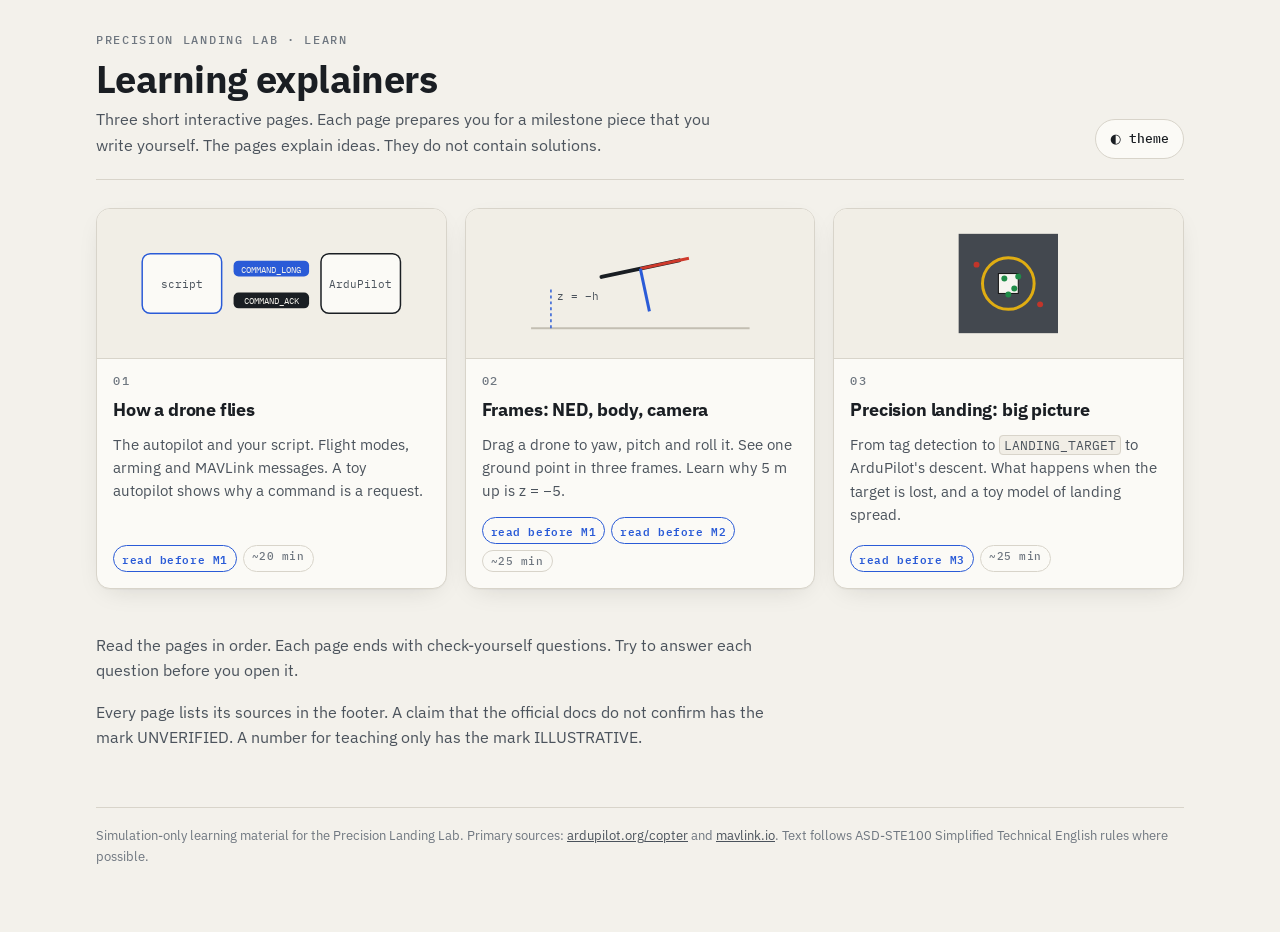
==== learn/index.html @ f87fb70c "learn: interactive explainers 01-03 and hub (STE text, sourced, no solutions) Co-Authored-By: Claude" ====
<!doctype html>
<html lang="en">
<head>
<meta charset="utf-8">
<meta name="viewport" content="width=device-width, initial-scale=1">
<title>Learning Explainers</title>
<meta name="description" content="Hub for the Precision Landing Lab learning explainers, with the milestone to read each one before.">
<link rel="preconnect" href="https://fonts.googleapis.com">
<link rel="preconnect" href="https://fonts.gstatic.com" crossorigin>
<link href="https://fonts.googleapis.com/css2?family=IBM+Plex+Mono:wght@400;500;600&family=IBM+Plex+Sans:wght@400;500;600;700&display=swap" rel="stylesheet">
<style>
:root{
  --bg:#f3f1eb; --panel:#fbfaf6; --panel-2:#f1eee6; --ink:#1a1e23; --ink-2:#4b535c; --ink-3:#6f7780; --rule:#d8d4ca;
  --accent:#2a5bd7; --ok:#1f8c48; --warn:#a86a00; --bad:#c2352a; --cyan:#0a849f; --tdpc:#e0ad12;
  --ax-x:#cf3a2c; --ax-y:#1f8c48; --ax-z:#2a5bd7; --ground:#d9d5cb; --ground-line:#c3beb2; --deck:#43484f;
  --shadow:0 1px 0 rgba(0,0,0,.03),0 8px 28px -12px rgba(30,30,20,.18);
  --sans:"IBM Plex Sans",ui-sans-serif,system-ui,-apple-system,"Segoe UI",sans-serif;
  --mono:"IBM Plex Mono",ui-monospace,"SF Mono",Menlo,Consolas,monospace;
  color-scheme:light;
}
@media (prefers-color-scheme:dark){:root:not([data-theme="light"]){
  --bg:#0d1115; --panel:#141a20; --panel-2:#1a2129; --ink:#e7eaed; --ink-2:#a9b1ba; --ink-3:#808a94; --rule:#26303a;
  --accent:#7d9dff; --ok:#46c779; --warn:#e3a33a; --bad:#ff6b5e; --cyan:#3cc2e0; --tdpc:#f0c02e;
  --ax-x:#ff6b5e; --ax-y:#46c779; --ax-z:#7d9dff; --ground:#1c2228; --ground-line:#2b343d; --deck:#2c3238;
  --shadow:0 1px 0 rgba(255,255,255,.02),0 10px 30px -14px rgba(0,0,0,.7); color-scheme:dark;
}}
:root[data-theme="dark"]{
  --bg:#0d1115; --panel:#141a20; --panel-2:#1a2129; --ink:#e7eaed; --ink-2:#a9b1ba; --ink-3:#808a94; --rule:#26303a;
  --accent:#7d9dff; --ok:#46c779; --warn:#e3a33a; --bad:#ff6b5e; --cyan:#3cc2e0; --tdpc:#f0c02e;
  --ax-x:#ff6b5e; --ax-y:#46c779; --ax-z:#7d9dff; --ground:#1c2228; --ground-line:#2b343d; --deck:#2c3238;
  --shadow:0 1px 0 rgba(255,255,255,.02),0 10px 30px -14px rgba(0,0,0,.7); color-scheme:dark;
}
*{box-sizing:border-box}
html{-webkit-text-size-adjust:100%}
body{margin:0;background:var(--bg);color:var(--ink);font:16px/1.6 var(--sans)}
.wrap{max-width:1120px;margin:0 auto;padding:0 16px 64px}
header.top{display:flex;align-items:flex-end;justify-content:space-between;gap:16px;padding:32px 0 20px;border-bottom:1px solid var(--rule)}
.eyebrow{font:500 12px/1.3 var(--mono);letter-spacing:.14em;text-transform:uppercase;color:var(--ink-3)}
.eyebrow a{color:inherit}
h1{font-size:clamp(26px,4vw,38px);line-height:1.1;margin:10px 0 8px;letter-spacing:-.015em;font-weight:700}
.lede{color:var(--ink-2);max-width:64ch;margin:0}
.toggle{flex:none;font:500 13px var(--mono);color:var(--ink);background:var(--panel);border:1px solid var(--rule);border-radius:999px;padding:9px 14px;cursor:pointer;min-height:40px}
.meta{display:flex;flex-wrap:wrap;gap:8px 22px;margin:14px 0 0;font:13px var(--mono);color:var(--ink-3)}
.meta b{color:var(--ink-2);font-weight:500}
section{margin-top:44px}
.sec-head{display:flex;align-items:baseline;gap:14px;margin-bottom:12px}
.sec-head .n{font:600 13px var(--mono);color:var(--ink-3)}
h2{font-size:22px;margin:0;letter-spacing:-.01em}
h3{font-size:16px;margin:18px 0 6px}
p{max-width:70ch}
.prose p,.prose li{color:var(--ink-2)}
.prose li{max-width:68ch}
.grid{display:grid;grid-template-columns:minmax(0,1fr) 320px;gap:20px;align-items:start}
.grid.even{grid-template-columns:minmax(0,1fr) minmax(0,1fr)}
.card{background:var(--panel);border:1px solid var(--rule);border-radius:14px;box-shadow:var(--shadow);overflow:hidden}
.pad{padding:16px 18px}
.fig{padding:10px}
.fig svg,.fig canvas{display:block;width:100%;height:auto}
figure{margin:0}
figcaption{font-size:13px;color:var(--ink-3);padding:6px 14px 12px}
.notes{padding:16px 18px;font-size:14.5px}
.notes h4{font:600 12px var(--mono);letter-spacing:.1em;text-transform:uppercase;color:var(--ink-3);margin:0 0 8px}
.notes h4:not(:first-child){margin-top:18px}
.notes p{margin:0 0 10px;color:var(--ink-2)}
code,.mono{font-family:var(--mono);font-size:.92em}
code{background:var(--panel-2);border:1px solid var(--rule);border-radius:4px;padding:0 4px}
table.t{border-collapse:collapse;width:100%;font-size:14px}
table.t th,table.t td{text-align:left;padding:8px 10px;border-bottom:1px solid var(--rule);vertical-align:top}
table.t th{font:600 12px var(--mono);letter-spacing:.06em;text-transform:uppercase;color:var(--ink-3)}
table.t td{color:var(--ink-2)}
table.t td:first-child{color:var(--ink)}
.scroll-x{overflow-x:auto;-webkit-overflow-scrolling:touch}
.btn,.chip{font:500 13px var(--mono);color:var(--ink);background:var(--panel);border:1px solid var(--rule);border-radius:9px;padding:9px 13px;cursor:pointer;min-height:42px;touch-action:manipulation}
.btn:hover,.chip:hover{border-color:var(--ink-3)}
.btn.primary{background:var(--ink);color:var(--bg);border-color:var(--ink)}
.chip[aria-pressed="true"]{background:var(--ink);color:var(--bg);border-color:var(--ink)}
.btn:disabled{opacity:.45;cursor:not-allowed}
.row{display:flex;flex-wrap:wrap;gap:8px;align-items:center}
.controls{display:flex;flex-wrap:wrap;gap:10px 16px;align-items:center;padding:12px 14px;border-top:1px solid var(--rule)}
.slider{display:grid;grid-template-columns:auto 1fr auto;gap:10px;align-items:center;font:13px var(--mono);color:var(--ink-2);min-width:240px;flex:1}
.slider output{min-width:5.5em;text-align:right;color:var(--ink)}
input[type=range]{width:100%;accent-color:var(--accent);height:32px}
.badge{display:inline-block;font:600 10.5px/1.4 var(--mono);letter-spacing:.06em;padding:1px 6px;border-radius:4px;border:1px solid currentColor;vertical-align:1px;white-space:nowrap}
.ill{color:var(--warn)}
.unv{color:var(--bad)}
.callout{border-left:3px solid var(--accent);background:var(--panel);padding:12px 16px;border-radius:0 10px 10px 0;margin:14px 0;max-width:72ch}
.callout p{margin:0;color:var(--ink-2)}
.callout b{color:var(--ink)}
details.q{background:var(--panel);border:1px solid var(--rule);border-radius:10px;padding:0 16px;margin:8px 0;max-width:76ch}
details.q summary{cursor:pointer;padding:12px 0;font-weight:500;list-style-position:outside}
details.q div{padding:0 0 12px;color:var(--ink-2)}
footer{margin-top:56px;padding-top:18px;border-top:1px solid var(--rule);font-size:13px;color:var(--ink-3)}
footer a{color:var(--ink-2);word-break:break-word}
footer ul{padding-left:18px;margin:6px 0 12px}
.no-sol{font:12.5px var(--mono);color:var(--ink-3);border:1px dashed var(--rule);border-radius:8px;padding:8px 12px;margin-top:14px;max-width:76ch}
.t{font-family:var(--sans);fill:var(--ink)}
.tm{font-family:var(--mono);fill:var(--ink-2)}
@media (max-width:900px){.grid,.grid.even{grid-template-columns:1fr}}
@media (max-width:560px){header.top{flex-direction:column;align-items:flex-start}}
@media (prefers-reduced-motion:reduce){*{animation:none!important;transition:none!important}}
.hub{display:grid;grid-template-columns:repeat(3,minmax(0,1fr));gap:18px;margin-top:28px}
a.lesson{display:flex;flex-direction:column;text-decoration:none;color:inherit;padding:0;min-height:100%}
a.lesson:hover{border-color:var(--ink-3)}
a.lesson:focus-visible{outline:2px solid var(--accent);outline-offset:2px}
.lesson .art{height:150px;border-bottom:1px solid var(--rule);background:var(--panel-2)}
.lesson .art svg{width:100%;height:100%;display:block}
.lesson .body{padding:14px 16px 16px;display:flex;flex-direction:column;gap:8px;flex:1}
.lesson h2{font-size:18px}
.lesson p{margin:0;color:var(--ink-2);font-size:14.5px}
.tags{display:flex;flex-wrap:wrap;gap:6px;margin-top:auto;padding-top:6px}
.tags span{font:600 11px var(--mono);letter-spacing:.05em;padding:3px 8px;border-radius:999px;border:1px solid var(--accent);color:var(--accent)}
.tags span.soft{border-color:var(--rule);color:var(--ink-3);font-weight:500}
@media (max-width:900px){.hub{grid-template-columns:1fr 1fr}}
@media (max-width:600px){.hub{grid-template-columns:1fr}}
</style>
</head>
<body>
<div class="wrap">
<header class="top">
  <div>
    <div class="eyebrow">Precision Landing Lab · learn</div>
    <h1>Learning explainers</h1>
    <p class="lede">Three short interactive pages. Each page prepares you for a milestone piece that you write yourself. The pages explain ideas. They do not contain solutions.</p>
  </div>
  <button class="toggle" id="themeBtn" type="button" aria-label="Change between light and dark theme">◐ theme</button>
</header>

<div class="hub">
  <a class="card lesson" href="01-how-a-drone-flies.html">
    <div class="art"><svg viewBox="0 0 300 150" aria-hidden="true">
      <rect x="20" y="45" width="80" height="60" rx="8" fill="var(--panel)" stroke="var(--accent)" stroke-width="1.5"/><text x="60" y="80" text-anchor="middle" class="tm" font-size="11">script</text>
      <rect x="200" y="45" width="80" height="60" rx="8" fill="var(--panel)" stroke="var(--ink)" stroke-width="1.5"/><text x="240" y="80" text-anchor="middle" class="tm" font-size="11">ArduPilot</text>
      <rect x="112" y="52" width="76" height="16" rx="5" fill="var(--accent)"/><text x="150" y="64" text-anchor="middle" font-size="9" fill="var(--bg)" font-family="var(--mono)">COMMAND_LONG</text>
      <rect x="112" y="84" width="76" height="16" rx="5" fill="var(--ink)"/><text x="150" y="96" text-anchor="middle" font-size="9" fill="var(--bg)" font-family="var(--mono)">COMMAND_ACK</text>
    </svg></div>
    <div class="body">
      <div class="eyebrow">01</div>
      <h2>How a drone flies</h2>
      <p>The autopilot and your script. Flight modes, arming and MAVLink messages. A toy autopilot shows why a command is a request.</p>
      <div class="tags"><span>read before M1</span><span class="soft">~20 min</span></div>
    </div>
  </a>
  <a class="card lesson" href="02-frames-ned-body-camera.html">
    <div class="art"><svg viewBox="0 0 300 150" aria-hidden="true">
      <path d="M40 120L260 120" stroke="var(--ground-line)" stroke-width="2"/>
      <g transform="translate(150 60) rotate(-12)"><path d="M-40 0H40" stroke="var(--ink)" stroke-width="4" stroke-linecap="round"/>
        <path d="M0 0H50" stroke="var(--ax-x)" stroke-width="3"/><path d="M0 0V44" stroke="var(--ax-z)" stroke-width="3"/></g>
      <path d="M60 120V80" stroke="var(--ax-z)" stroke-width="1.5" stroke-dasharray="3 3"/><text x="66" y="92" class="tm" font-size="11">z = −h</text>
    </svg></div>
    <div class="body">
      <div class="eyebrow">02</div>
      <h2>Frames: NED, body, camera</h2>
      <p>Drag a drone to yaw, pitch and roll it. See one ground point in three frames. Learn why 5 m up is z = −5.</p>
      <div class="tags"><span>read before M1</span><span>read before M2</span><span class="soft">~25 min</span></div>
    </div>
  </a>
  <a class="card lesson" href="03-precision-landing-big-picture.html">
    <div class="art"><svg viewBox="0 0 300 150" aria-hidden="true">
      <rect x="100" y="25" width="100" height="100" fill="var(--deck)"/><circle cx="150" cy="75" r="26" fill="none" stroke="var(--tdpc)" stroke-width="3"/>
      <rect x="140" y="65" width="20" height="20" fill="#f6f5f0" stroke="#111"/>
      <g fill="var(--ok)"><circle cx="146" cy="70" r="3"/><circle cx="156" cy="80" r="3"/><circle cx="150" cy="86" r="3"/><circle cx="160" cy="68" r="3"/></g>
      <g fill="var(--bad)"><circle cx="182" cy="96" r="3"/><circle cx="118" cy="56" r="3"/></g>
    </svg></div>
    <div class="body">
      <div class="eyebrow">03</div>
      <h2>Precision landing: big picture</h2>
      <p>From tag detection to <code>LANDING_TARGET</code> to ArduPilot's descent. What happens when the target is lost, and a toy model of landing spread.</p>
      <div class="tags"><span>read before M3</span><span class="soft">~25 min</span></div>
    </div>
  </a>
</div>

<section>
  <div class="prose">
    <p>Read the pages in order. Each page ends with check-yourself questions. Try to answer each question before you open it.</p>
    <p>Every page lists its sources in the footer. A claim that the official docs do not confirm has the mark UNVERIFIED. A number for teaching only has the mark ILLUSTRATIVE.</p>
  </div>
</section>

<footer>
  Simulation-only learning material for the Precision Landing Lab. Primary sources: <a href="https://ardupilot.org/copter/">ardupilot.org/copter</a> and <a href="https://mavlink.io/en/">mavlink.io</a>. Text follows ASD-STE100 Simplified Technical English rules where possible.
</footer>
</div>
<script>(function(){var r=document.documentElement,b=document.getElementById('themeBtn');try{var s=localStorage.getItem('pll-theme');if(s)r.setAttribute('data-theme',s);}catch(e){}b.addEventListener('click',function(){var c=r.getAttribute('data-theme')||(matchMedia('(prefers-color-scheme: dark)').matches?'dark':'light');var n=c==='dark'?'light':'dark';r.setAttribute('data-theme',n);try{localStorage.setItem('pll-theme',n);}catch(e){}document.dispatchEvent(new Event('themechange'));});})();</script>
</body>
</html>
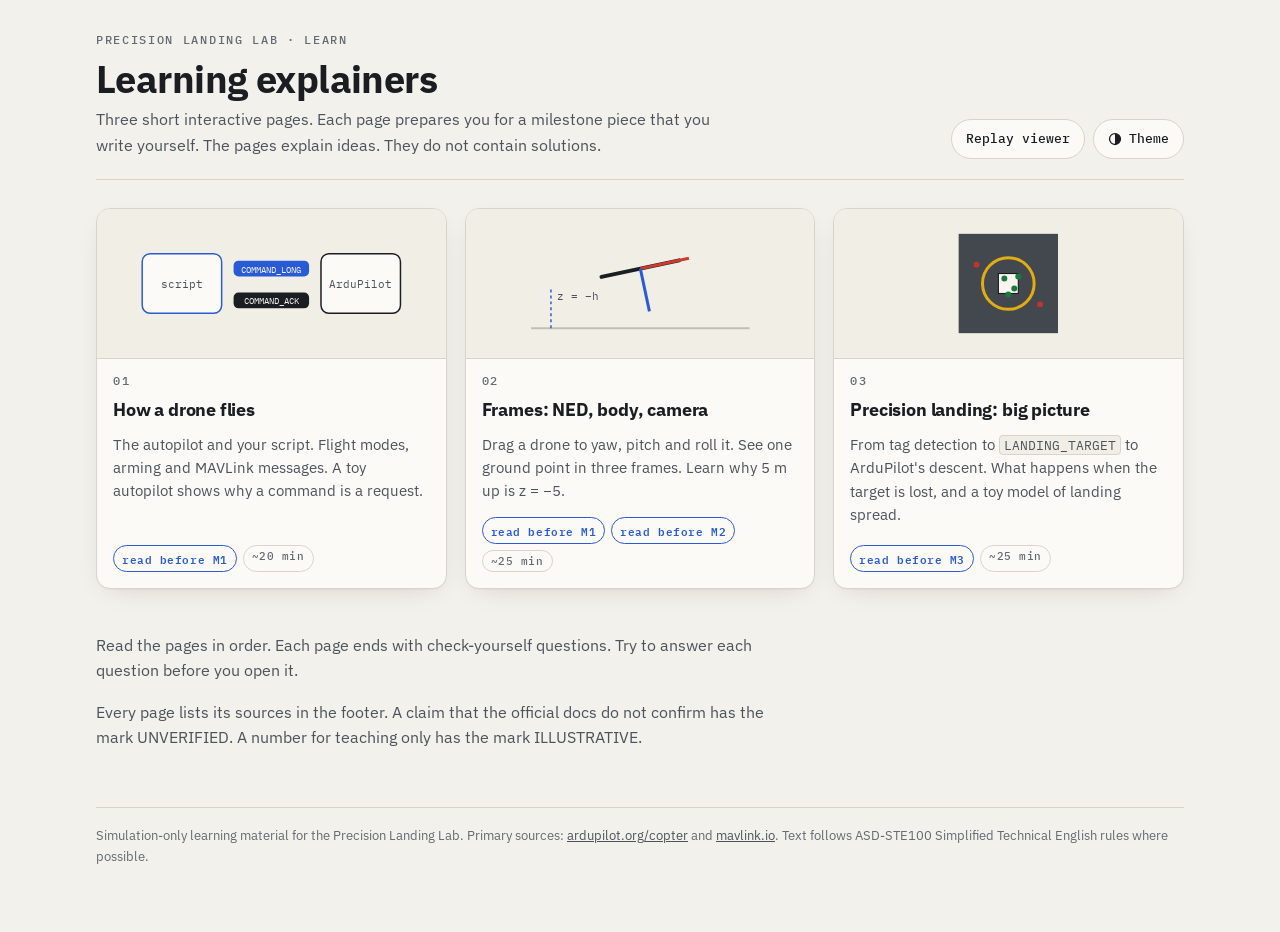
==== commit f1e09e5c: "learn, design: one design language across the four surfaces - Same core colour tokens on all surface" ====
--- a/learn/index.html
+++ b/learn/index.html
@@ -10,8 +10,9 @@
 <link href="https://fonts.googleapis.com/css2?family=IBM+Plex+Mono:wght@400;500;600&family=IBM+Plex+Sans:wght@400;500;600;700&display=swap" rel="stylesheet">
 <style>
 :root{
-  --bg:#f3f1eb; --panel:#fbfaf6; --panel-2:#f1eee6; --ink:#1a1e23; --ink-2:#4b535c; --ink-3:#6f7780; --rule:#d8d4ca;
-  --accent:#2a5bd7; --ok:#1f8c48; --warn:#a86a00; --bad:#c2352a; --cyan:#0a849f; --tdpc:#e0ad12;
+  /* Lab core tokens. The same values are in viewer/ and design/ (viewer/tests/tokens.test.js checks this). */
+  --bg:#f3f1eb; --panel:#fbfaf6; --panel-2:#f1eee6; --ink:#1a1e23; --ink-2:#4b535c; --ink-3:#626a73; --rule:#d8d4ca;
+  --accent:#2a5bd7; --ok:#1a7a3e; --warn:#946000; --bad:#c2352a; --cyan:#06788f; --tdpc:#e0ad12;
   --ax-x:#cf3a2c; --ax-y:#1f8c48; --ax-z:#2a5bd7; --ground:#d9d5cb; --ground-line:#c3beb2; --deck:#43484f;
   --shadow:0 1px 0 rgba(0,0,0,.03),0 8px 28px -12px rgba(30,30,20,.18);
   --sans:"IBM Plex Sans",ui-sans-serif,system-ui,-apple-system,"Segoe UI",sans-serif;
@@ -19,14 +20,14 @@
   color-scheme:light;
 }
 @media (prefers-color-scheme:dark){:root:not([data-theme="light"]){
-  --bg:#0d1115; --panel:#141a20; --panel-2:#1a2129; --ink:#e7eaed; --ink-2:#a9b1ba; --ink-3:#808a94; --rule:#26303a;
-  --accent:#7d9dff; --ok:#46c779; --warn:#e3a33a; --bad:#ff6b5e; --cyan:#3cc2e0; --tdpc:#f0c02e;
+  --bg:#0d1115; --panel:#141a20; --panel-2:#1a2129; --ink:#e7eaed; --ink-2:#a9b1ba; --ink-3:#8a949e; --rule:#26303a;
+  --accent:#7d9dff; --ok:#46c779; --warn:#e3a33a; --bad:#ff6b5e; --cyan:#3fd0ee; --tdpc:#f0c02e;
   --ax-x:#ff6b5e; --ax-y:#46c779; --ax-z:#7d9dff; --ground:#1c2228; --ground-line:#2b343d; --deck:#2c3238;
   --shadow:0 1px 0 rgba(255,255,255,.02),0 10px 30px -14px rgba(0,0,0,.7); color-scheme:dark;
 }}
 :root[data-theme="dark"]{
-  --bg:#0d1115; --panel:#141a20; --panel-2:#1a2129; --ink:#e7eaed; --ink-2:#a9b1ba; --ink-3:#808a94; --rule:#26303a;
-  --accent:#7d9dff; --ok:#46c779; --warn:#e3a33a; --bad:#ff6b5e; --cyan:#3cc2e0; --tdpc:#f0c02e;
+  --bg:#0d1115; --panel:#141a20; --panel-2:#1a2129; --ink:#e7eaed; --ink-2:#a9b1ba; --ink-3:#8a949e; --rule:#26303a;
+  --accent:#7d9dff; --ok:#46c779; --warn:#e3a33a; --bad:#ff6b5e; --cyan:#3fd0ee; --tdpc:#f0c02e;
   --ax-x:#ff6b5e; --ax-y:#46c779; --ax-z:#7d9dff; --ground:#1c2228; --ground-line:#2b343d; --deck:#2c3238;
   --shadow:0 1px 0 rgba(255,255,255,.02),0 10px 30px -14px rgba(0,0,0,.7); color-scheme:dark;
 }
@@ -39,7 +40,11 @@
 .eyebrow a{color:inherit}
 h1{font-size:clamp(26px,4vw,38px);line-height:1.1;margin:10px 0 8px;letter-spacing:-.015em;font-weight:700}
 .lede{color:var(--ink-2);max-width:64ch;margin:0}
-.toggle{flex:none;font:500 13px var(--mono);color:var(--ink);background:var(--panel);border:1px solid var(--rule);border-radius:999px;padding:9px 14px;cursor:pointer;min-height:40px}
+.hdr-tools{flex:none;display:flex;flex-wrap:wrap;gap:8px;align-items:center}
+.toggle{flex:none;display:inline-flex;align-items:center;gap:7px;font:500 13px var(--mono);line-height:1.2;color:var(--ink);background:var(--panel);border:1px solid var(--rule);border-radius:999px;padding:9px 14px;cursor:pointer;min-height:40px;text-decoration:none;white-space:nowrap;transition:border-color .15s}
+.toggle:hover{border-color:var(--ink-3)}
+.toggle svg{width:14px;height:14px;flex:none}
+:focus-visible{outline:2px solid var(--accent);outline-offset:2px}
 .meta{display:flex;flex-wrap:wrap;gap:8px 22px;margin:14px 0 0;font:13px var(--mono);color:var(--ink-3)}
 .meta b{color:var(--ink-2);font-weight:500}
 section{margin-top:44px}
@@ -70,7 +75,7 @@
 table.t td{color:var(--ink-2)}
 table.t td:first-child{color:var(--ink)}
 .scroll-x{overflow-x:auto;-webkit-overflow-scrolling:touch}
-.btn,.chip{font:500 13px var(--mono);color:var(--ink);background:var(--panel);border:1px solid var(--rule);border-radius:9px;padding:9px 13px;cursor:pointer;min-height:42px;touch-action:manipulation}
+.btn,.chip{font:500 13px var(--mono);color:var(--ink);background:var(--panel);border:1px solid var(--rule);border-radius:9px;padding:9px 13px;cursor:pointer;min-height:44px;touch-action:manipulation;transition:border-color .15s,background-color .15s,color .15s}
 .btn:hover,.chip:hover{border-color:var(--ink-3)}
 .btn.primary{background:var(--ink);color:var(--bg);border-color:var(--ink)}
 .chip[aria-pressed="true"]{background:var(--ink);color:var(--bg);border-color:var(--ink)}
@@ -97,10 +102,11 @@
 .tm{font-family:var(--mono);fill:var(--ink-2)}
 @media (max-width:900px){.grid,.grid.even{grid-template-columns:1fr}}
 @media (max-width:560px){header.top{flex-direction:column;align-items:flex-start}}
-@media (prefers-reduced-motion:reduce){*{animation:none!important;transition:none!important}}
+@media (pointer:coarse){.toggle{min-height:44px}input[type=range]{height:44px}}
+@media (prefers-reduced-motion:reduce){*{animation:none!important;transition:none!important}a.lesson:hover{transform:none}}
 .hub{display:grid;grid-template-columns:repeat(3,minmax(0,1fr));gap:18px;margin-top:28px}
-a.lesson{display:flex;flex-direction:column;text-decoration:none;color:inherit;padding:0;min-height:100%}
-a.lesson:hover{border-color:var(--ink-3)}
+a.lesson{display:flex;flex-direction:column;text-decoration:none;color:inherit;padding:0;min-height:100%;transition:border-color .15s,transform .15s}
+a.lesson:hover{border-color:var(--ink-3);transform:translateY(-2px)}
 a.lesson:focus-visible{outline:2px solid var(--accent);outline-offset:2px}
 .lesson .art{height:150px;border-bottom:1px solid var(--rule);background:var(--panel-2)}
 .lesson .art svg{width:100%;height:100%;display:block}
@@ -122,8 +128,12 @@
     <h1>Learning explainers</h1>
     <p class="lede">Three short interactive pages. Each page prepares you for a milestone piece that you write yourself. The pages explain ideas. They do not contain solutions.</p>
   </div>
-  <button class="toggle" id="themeBtn" type="button" aria-label="Change between light and dark theme">◐ theme</button>
+  <div class="hdr-tools">
+    <a class="toggle" href="../viewer/index.html?run=samples/sample-clean-hold">Replay viewer</a>
+    <button class="toggle" id="themeBtn" type="button" aria-label="Change between light and dark theme"><svg viewBox="0 0 16 16" aria-hidden="true"><circle cx="8" cy="8" r="6.25" fill="none" stroke="currentColor" stroke-width="1.5"/><path d="M8 1.75a6.25 6.25 0 0 1 0 12.5z" fill="currentColor"/></svg>Theme</button>
+  </div>
 </header>
+<main>
 
 <div class="hub">
   <a class="card lesson" href="01-how-a-drone-flies.html">
@@ -177,10 +187,12 @@
   </div>
 </section>
 
+</main>
+
 <footer>
   Simulation-only learning material for the Precision Landing Lab. Primary sources: <a href="https://ardupilot.org/copter/">ardupilot.org/copter</a> and <a href="https://mavlink.io/en/">mavlink.io</a>. Text follows ASD-STE100 Simplified Technical English rules where possible.
 </footer>
 </div>
-<script>(function(){var r=document.documentElement,b=document.getElementById('themeBtn');try{var s=localStorage.getItem('pll-theme');if(s)r.setAttribute('data-theme',s);}catch(e){}b.addEventListener('click',function(){var c=r.getAttribute('data-theme')||(matchMedia('(prefers-color-scheme: dark)').matches?'dark':'light');var n=c==='dark'?'light':'dark';r.setAttribute('data-theme',n);try{localStorage.setItem('pll-theme',n);}catch(e){}document.dispatchEvent(new Event('themechange'));});})();</script>
+<script>(function(){var r=document.documentElement,b=document.getElementById('themeBtn'),K='pll-theme';try{var s=localStorage.getItem(K);if(s==='light'||s==='dark')r.setAttribute('data-theme',s);}catch(e){}b.addEventListener('click',function(){var c=r.getAttribute('data-theme')||(matchMedia('(prefers-color-scheme: dark)').matches?'dark':'light');var n=c==='dark'?'light':'dark';r.setAttribute('data-theme',n);try{localStorage.setItem(K,n);}catch(e){}document.dispatchEvent(new Event('themechange'));});})();</script>
 </body>
 </html>
